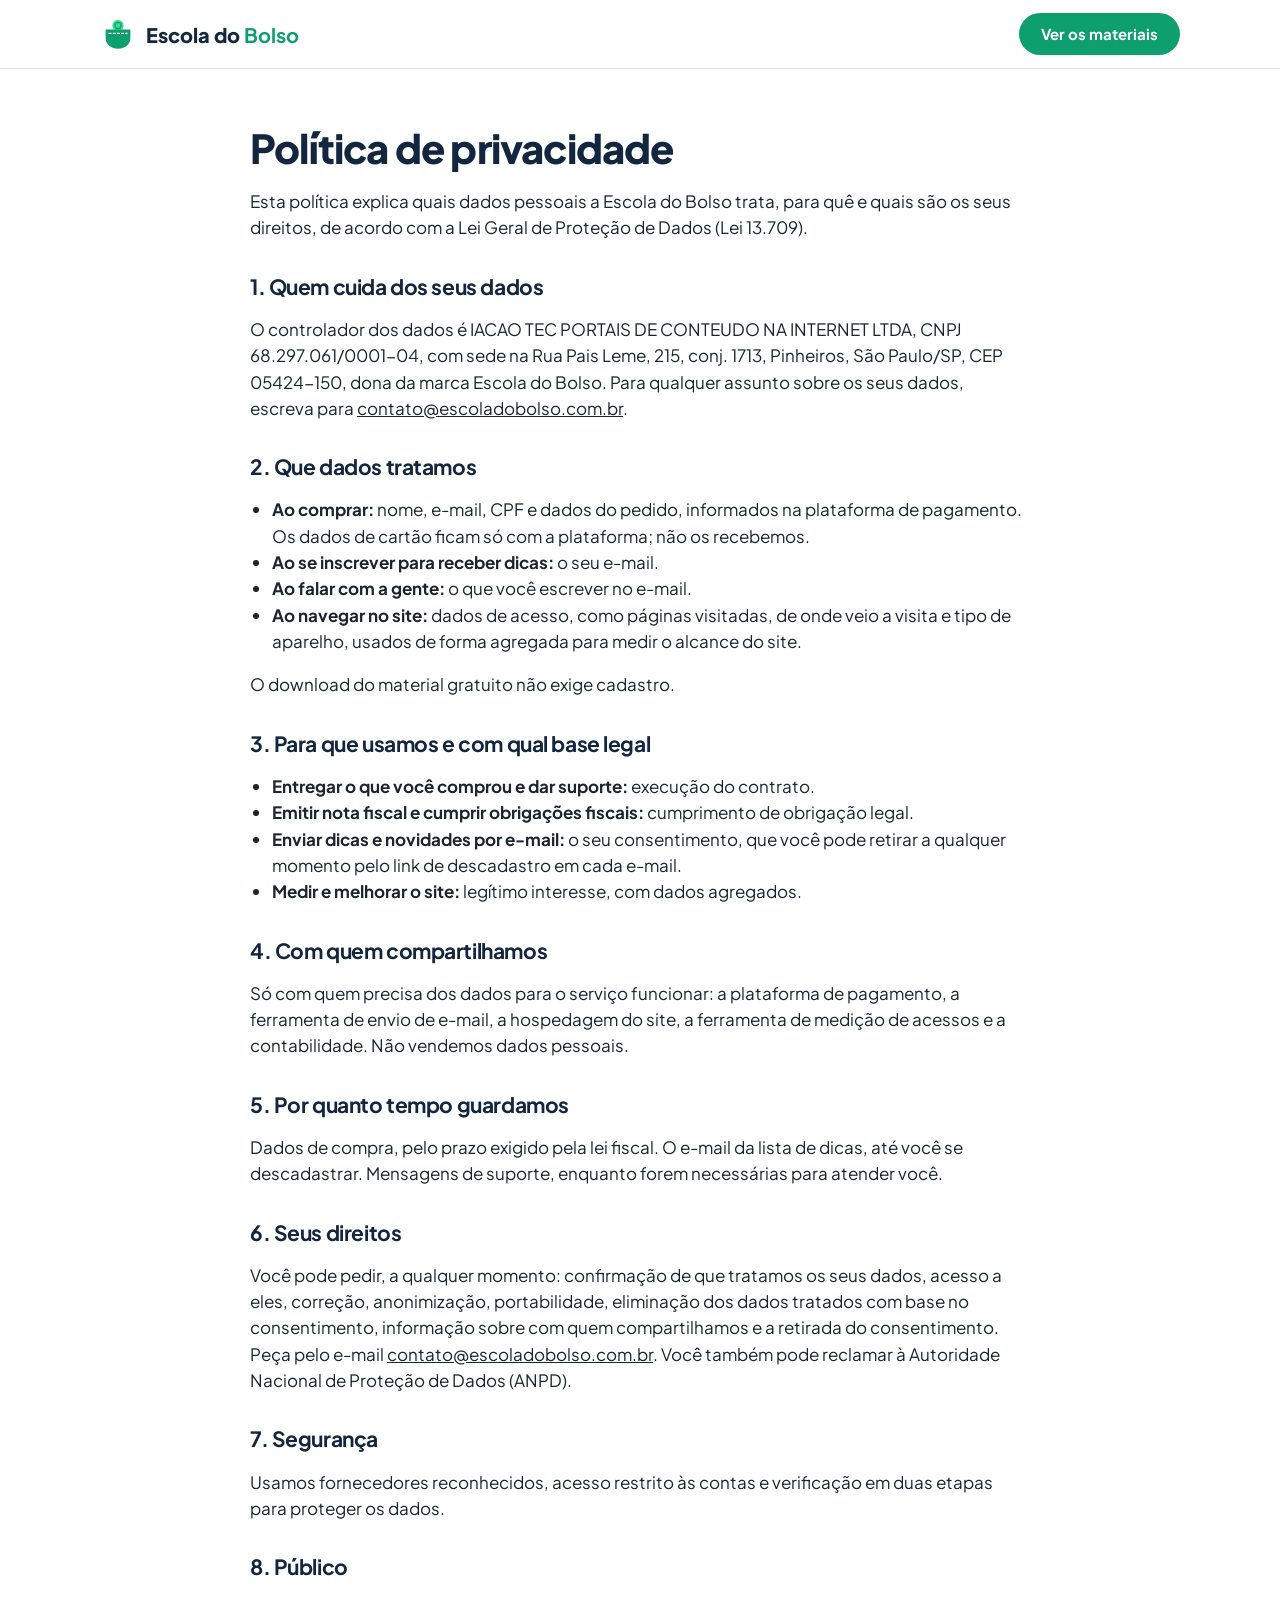
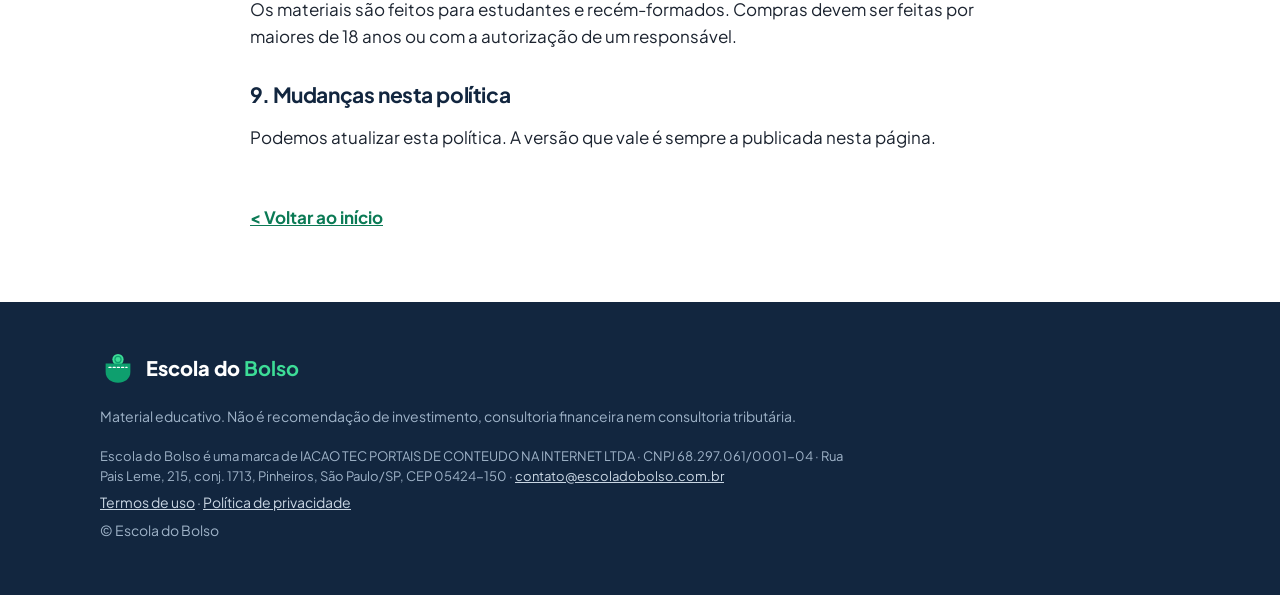
==== privacidade.html @ 003a8d3e "Rodapé com os dados da IAÇÃO e páginas de termos e privacidade Co-Authored-By: Claude Fable 5.1 <nor" ====
<!doctype html>
<html lang="pt-BR">
<head>
<meta charset="utf-8">
<meta name="viewport" content="width=device-width, initial-scale=1">
<title>Política de privacidade · Escola do Bolso</title>
<meta name="robots" content="noindex">
<link rel="icon" href="assets/favicon.svg" type="image/svg+xml">
<link rel="preconnect" href="https://fonts.googleapis.com">
<link rel="preconnect" href="https://fonts.gstatic.com" crossorigin>
<link href="https://fonts.googleapis.com/css2?family=Plus+Jakarta+Sans:wght@400;600;700;800&display=swap" rel="stylesheet">
<link rel="stylesheet" href="assets/site.css">
</head>
<body>

<header>
  <div class="wrap bar">
    <a class="logo" href="index.html" aria-label="Escola do Bolso, início"><img src="assets/icone.svg" alt=""><span>Escola do <b>Bolso</b></span></a>
    <nav aria-label="Principal">
      <a class="btn btn-green" href="index.html#kit">Ver os materiais</a>
    </nav>
  </div>
</header>

<main class="wrap doc">
  <h1>Política de privacidade</h1>
  <p>Esta política explica quais dados pessoais a Escola do Bolso trata, para quê e quais são os seus direitos,
  de acordo com a Lei Geral de Proteção de Dados (Lei 13.709).</p>

  <h2>1. Quem cuida dos seus dados</h2>
  <p>O controlador dos dados é IACAO TEC PORTAIS DE CONTEUDO NA INTERNET LTDA, CNPJ 68.297.061/0001-04, com sede na Rua Pais Leme, 215, conj. 1713, Pinheiros, São Paulo/SP, CEP 05424-150, dona da marca Escola do Bolso.
  Para qualquer assunto sobre os seus dados, escreva para <a href="mailto:contato@escoladobolso.com.br">contato@escoladobolso.com.br</a>.</p>

  <h2>2. Que dados tratamos</h2>
  <ul>
    <li><b>Ao comprar:</b> nome, e-mail, CPF e dados do pedido, informados na plataforma de pagamento. Os dados de
    cartão ficam só com a plataforma; não os recebemos.</li>
    <li><b>Ao se inscrever para receber dicas:</b> o seu e-mail.</li>
    <li><b>Ao falar com a gente:</b> o que você escrever no e-mail.</li>
    <li><b>Ao navegar no site:</b> dados de acesso, como páginas visitadas, de onde veio a visita e tipo de
    aparelho, usados de forma agregada para medir o alcance do site.</li>
  </ul>
  <p>O download do material gratuito não exige cadastro.</p>

  <h2>3. Para que usamos e com qual base legal</h2>
  <ul>
    <li><b>Entregar o que você comprou e dar suporte:</b> execução do contrato.</li>
    <li><b>Emitir nota fiscal e cumprir obrigações fiscais:</b> cumprimento de obrigação legal.</li>
    <li><b>Enviar dicas e novidades por e-mail:</b> o seu consentimento, que você pode retirar a qualquer
    momento pelo link de descadastro em cada e-mail.</li>
    <li><b>Medir e melhorar o site:</b> legítimo interesse, com dados agregados.</li>
  </ul>

  <h2>4. Com quem compartilhamos</h2>
  <p>Só com quem precisa dos dados para o serviço funcionar: a plataforma de pagamento, a ferramenta de envio
  de e-mail, a hospedagem do site, a ferramenta de medição de acessos e a contabilidade. Não vendemos dados
  pessoais.</p>

  <h2>5. Por quanto tempo guardamos</h2>
  <p>Dados de compra, pelo prazo exigido pela lei fiscal. O e-mail da lista de dicas, até você se descadastrar.
  Mensagens de suporte, enquanto forem necessárias para atender você.</p>

  <h2>6. Seus direitos</h2>
  <p>Você pode pedir, a qualquer momento: confirmação de que tratamos os seus dados, acesso a eles, correção,
  anonimização, portabilidade, eliminação dos dados tratados com base no consentimento, informação sobre com
  quem compartilhamos e a retirada do consentimento. Peça pelo e-mail <a href="mailto:contato@escoladobolso.com.br">contato@escoladobolso.com.br</a>.
  Você também pode reclamar à Autoridade Nacional de Proteção de Dados (ANPD).</p>

  <h2>7. Segurança</h2>
  <p>Usamos fornecedores reconhecidos, acesso restrito às contas e verificação em duas etapas para proteger os
  dados.</p>

  <h2>8. Público</h2>
  <p>Os materiais são feitos para estudantes e recém-formados. Compras devem ser feitas por maiores de 18 anos ou
  com a autorização de um responsável.</p>

  <h2>9. Mudanças nesta política</h2>
  <p>Podemos atualizar esta política. A versão que vale é sempre a publicada nesta página.</p>

  <a class="voltar" href="index.html">&lt; Voltar ao início</a>
</main>

<footer>
  <div class="wrap">
    <a class="logo" href="index.html"><img src="assets/icone.svg" alt=""><span>Escola do <b>Bolso</b></span></a>
    <p>Material educativo. Não é recomendação de investimento, consultoria financeira nem consultoria tributária.</p>
    <p class="empresa">Escola do Bolso é uma marca de IACAO TEC PORTAIS DE CONTEUDO NA INTERNET LTDA · CNPJ 68.297.061/0001-04 · Rua Pais Leme, 215, conj. 1713, Pinheiros, São Paulo/SP, CEP 05424-150 ·
      <a href="mailto:contato@escoladobolso.com.br">contato@escoladobolso.com.br</a></p>
    <p class="legal"><a href="termos.html">Termos de uso</a> · <a href="privacidade.html">Política de privacidade</a></p>
    <p>© Escola do Bolso</p>
  </div>
</footer>
</body>
</html>
---- assets/site.css ----
/* Escola do Bolso · estilos do site */
:root {
  --navy: #12263F; --green: #0E9F6E; --green-dark: #0B7A55; --mint: #3DDC97;
  --pale: #E3F6EE; --light: #EEF3F8; --ink: #1C2430; --grey: #5B6776; --line: #DCE3EA; --yellow: #FFF4BF;
  --radius: 18px;
}
* { box-sizing: border-box; }
html { scroll-behavior: smooth; scroll-padding-top: 76px; }
body { margin: 0; font-family: "Plus Jakarta Sans", Arial, sans-serif; color: var(--ink); background: #fff;
       font-size: 17px; line-height: 1.55; -webkit-font-smoothing: antialiased; }
img { max-width: 100%; display: block; }
a { color: inherit; }
.wrap { max-width: 1120px; margin: 0 auto; padding: 0 20px; }
h1, h2, h3 { line-height: 1.15; margin: 0; letter-spacing: -0.02em; }
h2 { font-size: clamp(28px, 4vw, 40px); font-weight: 800; color: var(--navy); }
.sub { color: var(--grey); font-size: 18px; max-width: 640px; margin: 12px 0 0; }
section { padding: 72px 0; }
.sem-topo { padding-top: 0; }
.cinza { background: var(--light); }
.center { text-align: center; }
.center .sub { margin-left: auto; margin-right: auto; }

/* Botões */
.btn { display: inline-flex; align-items: center; justify-content: center; min-height: 52px; padding: 0 28px;
       border-radius: 999px; font: inherit; font-weight: 700; font-size: 17px; text-decoration: none; cursor: pointer;
       border: 2px solid transparent; transition: transform .15s, background .15s; white-space: nowrap; }
.btn:hover { transform: translateY(-1px); }
.btn:focus-visible, summary:focus-visible, a:focus-visible { outline: 3px solid var(--mint); outline-offset: 3px; }
.btn-green { background: var(--green); color: #fff; }
.btn-green:hover { background: var(--green-dark); }
.btn-ghost { border-color: rgba(255,255,255,.35); color: #fff; }
.btn-ghost:hover { background: rgba(255,255,255,.08); }
.btn-full { width: 100%; }

/* Topo */
header { position: sticky; top: 0; z-index: 20; background: rgba(255,255,255,.95); backdrop-filter: blur(8px);
         border-bottom: 1px solid var(--line); }
.bar { display: flex; align-items: center; justify-content: space-between; height: 68px; gap: 16px; }
.logo { display: flex; align-items: center; gap: 10px; text-decoration: none; font-weight: 800; font-size: 20px;
        color: var(--navy); white-space: nowrap; }
.logo img { width: 36px; height: 36px; }
.logo b { color: var(--green); }
nav { display: flex; align-items: center; gap: 28px; }
nav a.link { text-decoration: none; font-weight: 600; color: var(--grey); font-size: 15px; }
nav a.link:hover { color: var(--navy); }
header .btn { min-height: 42px; padding: 0 20px; font-size: 15px; }

/* Abertura */
.hero { background: var(--navy); color: #fff; padding: 72px 0 88px; overflow: hidden; }
.hero-grid { display: grid; grid-template-columns: 1.05fr .95fr; gap: 48px; align-items: center; }
.tag { display: inline-block; background: rgba(61,220,151,.14); color: var(--mint); font-weight: 700; font-size: 14px;
       padding: 6px 14px; border-radius: 999px; margin-bottom: 20px; }
.hero h1 { font-size: clamp(36px, 5.6vw, 60px); font-weight: 800; }
.hero h1 em { font-style: normal; color: var(--mint); }
.hero p { font-size: 19px; color: #C9D6E3; margin: 20px 0 32px; max-width: 540px; }
.acoes { display: flex; flex-wrap: wrap; gap: 12px; }
.garantias { list-style: none; padding: 0; margin: 32px 0 0; display: flex; flex-wrap: wrap; gap: 10px 24px;
             color: #C9D6E3; font-size: 15px; }
.garantias li::before { content: "✓"; color: var(--mint); font-weight: 800; margin-right: 8px; }
.leque { position: relative; height: 440px; }
.leque img { position: absolute; width: 46%; max-width: 240px; border-radius: 12px;
             box-shadow: 0 24px 48px rgba(0,0,0,.45); border: 1px solid rgba(255,255,255,.08); }
.leque img:nth-child(1) { left: 2%;  top: 70px; transform: rotate(-9deg); }
.leque img:nth-child(2) { left: 26%; top: 28px; transform: rotate(-2deg); }
.leque img:nth-child(3) { left: 50%; top: 0;    transform: rotate(5deg); }

/* Como funciona */
.passos { display: grid; grid-template-columns: repeat(3, 1fr); gap: 20px; margin-top: 40px; text-align: left; }
.passo { background: var(--light); border-radius: var(--radius); padding: 28px; }
.num { width: 44px; height: 44px; border-radius: 50%; background: var(--green); color: #fff; font-weight: 800;
       display: grid; place-items: center; font-size: 20px; margin-bottom: 16px; }
.passo h3 { font-size: 20px; color: var(--navy); margin-bottom: 6px; }
.passo p { margin: 0; color: var(--grey); }
.amarelo { background: var(--yellow); color: #0000FF; font-weight: 700; padding: 1px 6px; border-radius: 4px;
           border: 1px solid #E6D88A; }

/* Materiais */
.grade { display: grid; grid-template-columns: repeat(3, 1fr); gap: 22px; margin-top: 40px; }
.card { background: #fff; border-radius: var(--radius); overflow: hidden; display: flex; flex-direction: column;
        border: 1px solid var(--line); }
.card .capa { background: var(--navy); padding: 22px 22px 0; display: flex; justify-content: center; height: 230px;
              overflow: hidden; }
.card .capa img { width: 64%; height: auto; align-self: flex-start; border-radius: 8px 8px 0 0;
                  box-shadow: 0 -4px 24px rgba(0,0,0,.35); }
.corpo { padding: 22px 24px 24px; display: flex; flex-direction: column; flex: 1; }
.aula { color: var(--green); font-weight: 800; font-size: 13px; letter-spacing: .08em; text-transform: uppercase; }
.card h3 { font-size: 22px; color: var(--navy); margin: 6px 0 8px; }
.card p { margin: 0 0 14px; color: var(--grey); font-size: 16px; }
.card ul { margin: 0 0 20px; padding: 0; list-style: none; font-size: 15px; }
.card li { padding-left: 24px; position: relative; margin-bottom: 6px; }
.card li::before { content: "✓"; position: absolute; left: 0; color: var(--green); font-weight: 800; }
.preco-linha { margin-top: auto; display: flex; align-items: center; justify-content: space-between; gap: 12px; }
.preco { font-size: 26px; font-weight: 800; color: var(--navy); line-height: 1.2; }
.preco small { display: block; font-size: 12px; font-weight: 600; color: var(--grey); }
.card .btn { min-height: 46px; padding: 0 22px; font-size: 16px; }
.card-kit { background: var(--pale); border-color: #BFE6D3; }
.card-kit .corpo { justify-content: center; text-align: center; }
.card-kit .preco { margin: 8px 0 18px; font-size: 34px; }
.card-kit { grid-column: auto; }
.card-kit .corpo { max-width: 520px; margin: 0 auto; }

/* Kit */
.kit { background: var(--navy); color: #fff; border-radius: 28px; padding: 48px; display: grid;
       grid-template-columns: 1.2fr .8fr; gap: 40px; align-items: center; }
.kit h2 { color: #fff; }
.kit .sub { color: #C9D6E3; }
.kit ol { margin: 24px 0 0; padding-left: 22px; color: #E6EDF4; }
.kit ol li { margin-bottom: 4px; }
.oferta { background: #fff; color: var(--ink); border-radius: var(--radius); padding: 32px; text-align: center; }
.de { color: var(--grey); text-decoration: line-through; font-size: 17px; }
.por { font-size: 52px; font-weight: 800; color: var(--navy); line-height: 1.1; margin: 4px 0; }
.economia { display: inline-block; background: var(--pale); color: var(--green-dark); font-weight: 700;
            border-radius: 999px; padding: 5px 14px; font-size: 14px; margin-bottom: 20px; }
.miudo { color: var(--grey); font-size: 13px; margin: 14px 0 0; }

/* Por dentro */
.dentro { display: grid; grid-template-columns: repeat(4, 1fr); gap: 14px; margin-top: 36px; }
.dentro img { border-radius: 10px; border: 1px solid var(--line); box-shadow: 0 8px 24px rgba(18,38,63,.08); }

/* Dúvidas */
.faq { max-width: 780px; margin: 36px auto 0; }
details { border-bottom: 1px solid #CFD8E2; }
summary { cursor: pointer; list-style: none; font-weight: 700; font-size: 18px; color: var(--navy);
          padding: 20px 40px 20px 0; position: relative; }
summary::-webkit-details-marker { display: none; }
summary::after { content: "+"; position: absolute; right: 4px; top: 13px; font-size: 28px; color: var(--green);
                 font-weight: 400; }
details[open] summary::after { content: "–"; }
details p { margin: 0 0 20px; color: var(--grey); }

/* Rodapé */
footer { background: var(--navy); color: #9FB3C8; padding: 48px 0; font-size: 14px; }
footer .logo { color: #fff; margin-bottom: 14px; display: inline-flex; }
footer .logo b { color: var(--mint); }
footer p { margin: 6px 0; max-width: 760px; }
footer a { color: #C9D6E3; }
footer .empresa { margin-top: 18px; font-size: 13px; }

/* Páginas de texto (termos, privacidade) */
.doc { max-width: 780px; margin: 0 auto; padding: 56px 0 72px; }
.doc h1 { font-size: clamp(30px, 4vw, 40px); font-weight: 800; color: var(--navy); margin-bottom: 8px; }
.doc h2 { font-size: 21px; font-weight: 700; color: var(--navy); margin: 34px 0 8px; }
.doc p, .doc li { color: var(--ink); }
.doc ul { padding-left: 22px; }
.doc .voltar { display: inline-block; margin-top: 36px; color: var(--green-dark); font-weight: 700; }

/* Aviso de vendas em breve */
dialog { border: 0; border-radius: var(--radius); padding: 32px; max-width: 420px; width: calc(100% - 40px);
         box-shadow: 0 30px 80px rgba(0,0,0,.3); font-family: inherit; }
dialog::backdrop { background: rgba(18,38,63,.55); }
dialog h3 { color: var(--navy); font-size: 22px; margin-bottom: 8px; }
dialog p { color: var(--grey); margin: 0 0 20px; }

/* Tablet */
@media (max-width: 900px) {
  .hero-grid, .kit { grid-template-columns: 1fr; }
  .leque { height: 320px; max-width: 460px; }
  .grade { grid-template-columns: repeat(2, 1fr); }
  .card-kit { grid-column: 1 / -1; }
  .dentro { grid-template-columns: repeat(4, 1fr); }
  nav a.link { display: none; }
}
/* Celular */
@media (max-width: 620px) {
  body { font-size: 16px; }
  section { padding: 56px 0; }
  .sem-topo { padding-top: 0; }
  .hero { padding: 44px 0 40px; }
  .acoes .btn { width: 100%; }
  .leque { height: 250px; }
  .passos, .grade { grid-template-columns: 1fr; }
  .dentro { grid-template-columns: repeat(2, 1fr); }
  .kit { padding: 28px 20px; border-radius: 22px; gap: 28px; }
  .por { font-size: 44px; }
  .logo { font-size: 18px; }
  .logo img { width: 32px; height: 32px; }
  header .btn { padding: 0 16px; }
}
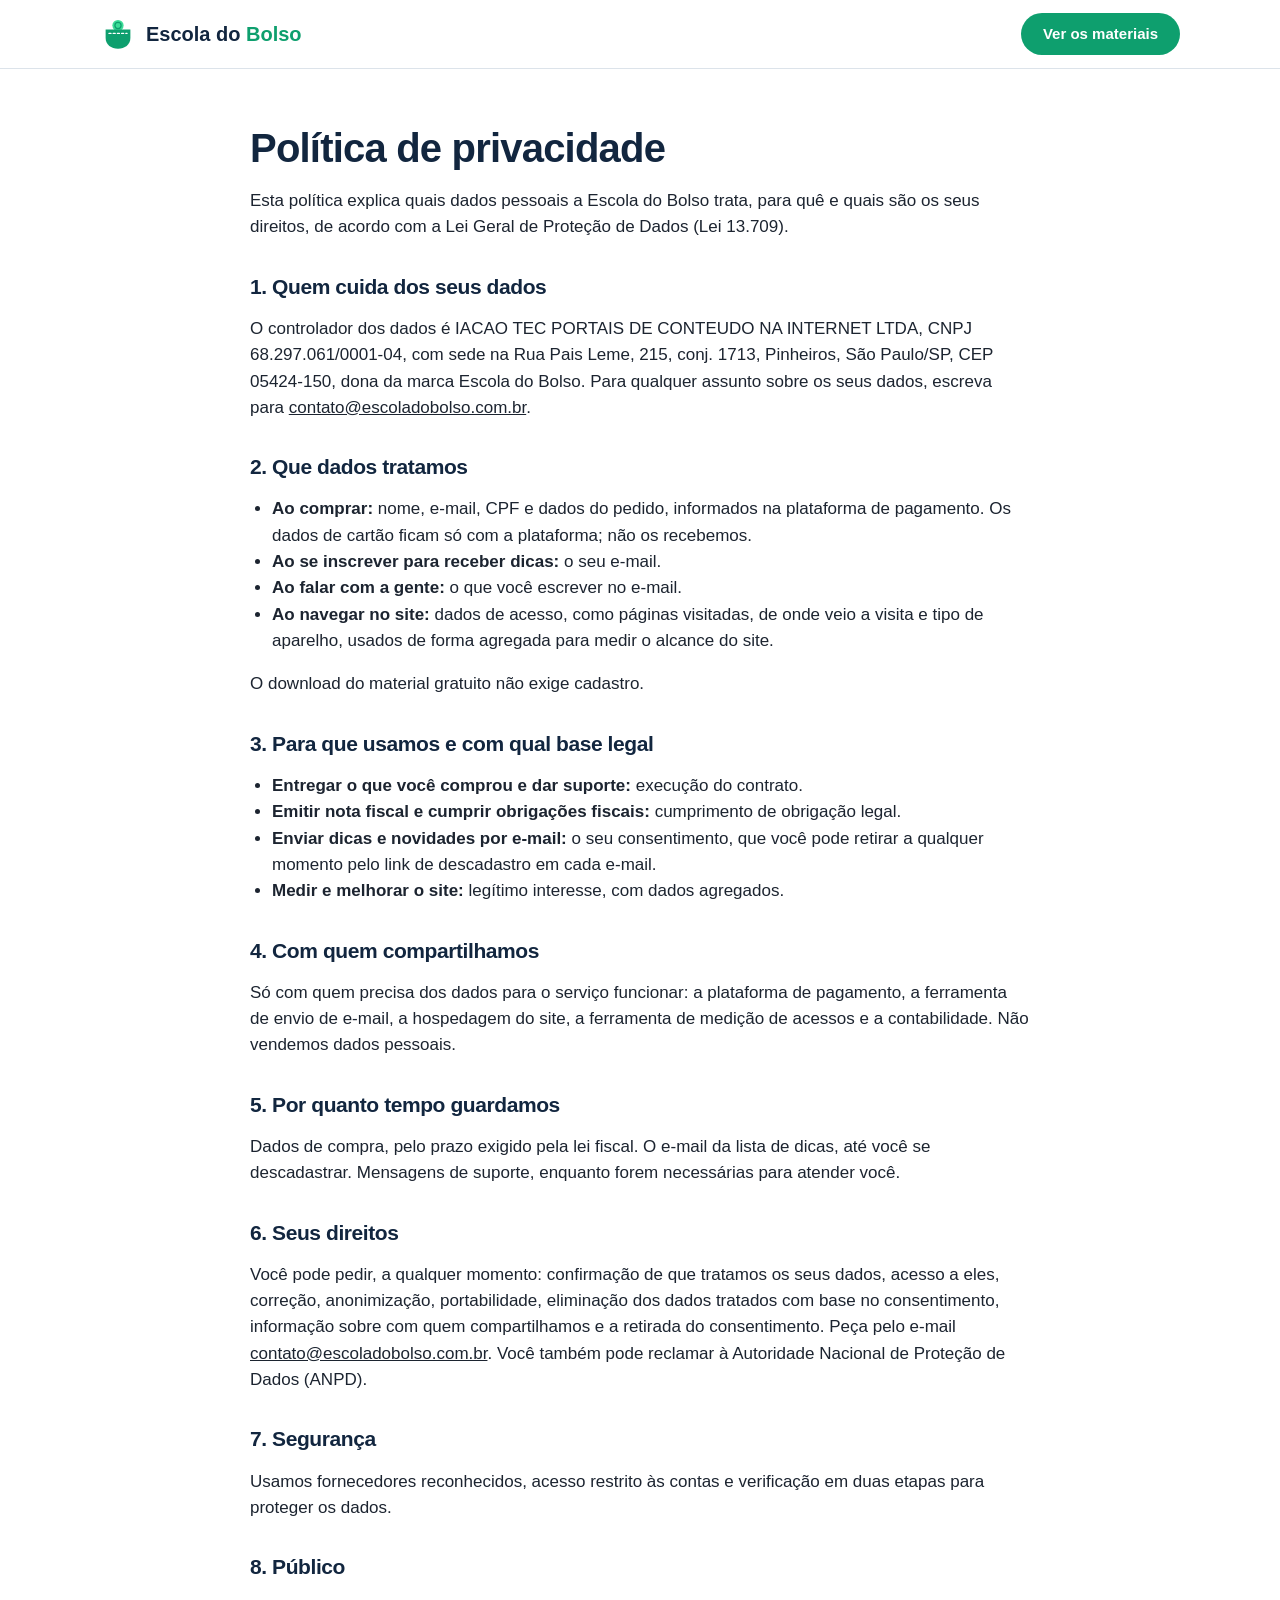
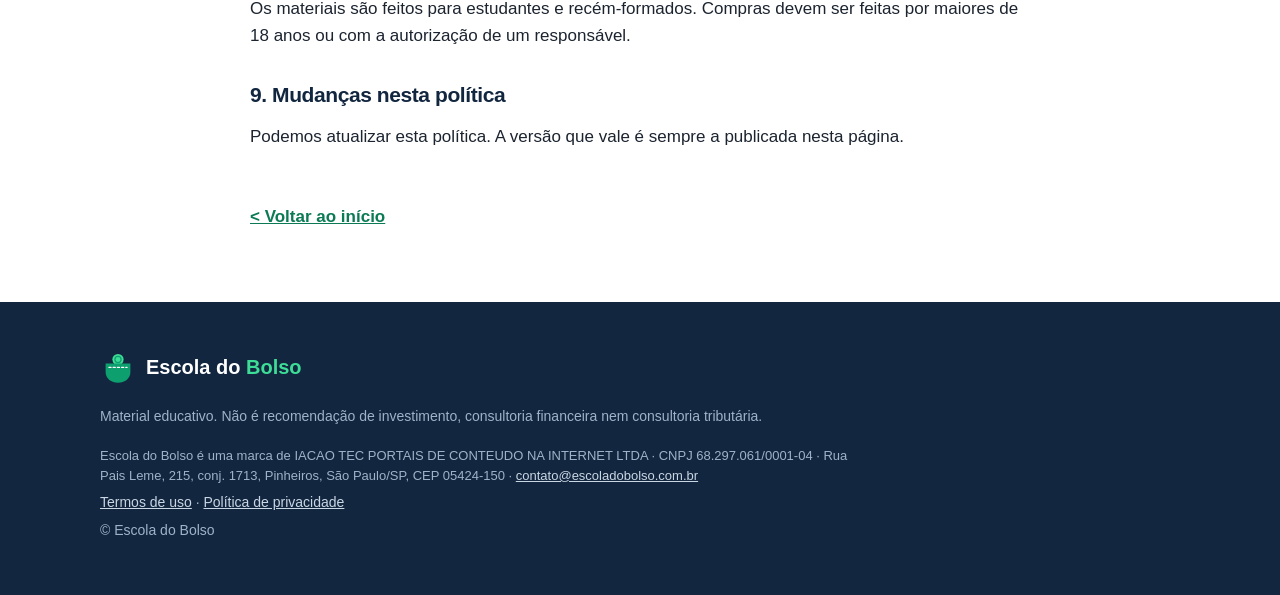
==== commit c4f67a9b: "Segurança: CSP, script externo, security.txt, autoria das planilhas - Content-Security-Policy e polí" ====
--- a/privacidade.html
+++ b/privacidade.html
@@ -3,6 +3,8 @@
 <head>
 <meta charset="utf-8">
 <meta name="viewport" content="width=device-width, initial-scale=1">
+<meta http-equiv="Content-Security-Policy" content="default-src 'none'; script-src 'self'; style-src 'self' https://fonts.googleapis.com; font-src https://fonts.gstatic.com; img-src 'self' data:; base-uri 'self'; form-action 'self'; upgrade-insecure-requests">
+<meta name="referrer" content="strict-origin-when-cross-origin">
 <title>Política de privacidade · Escola do Bolso</title>
 <meta name="robots" content="noindex">
 <link rel="icon" href="assets/favicon.svg" type="image/svg+xml">
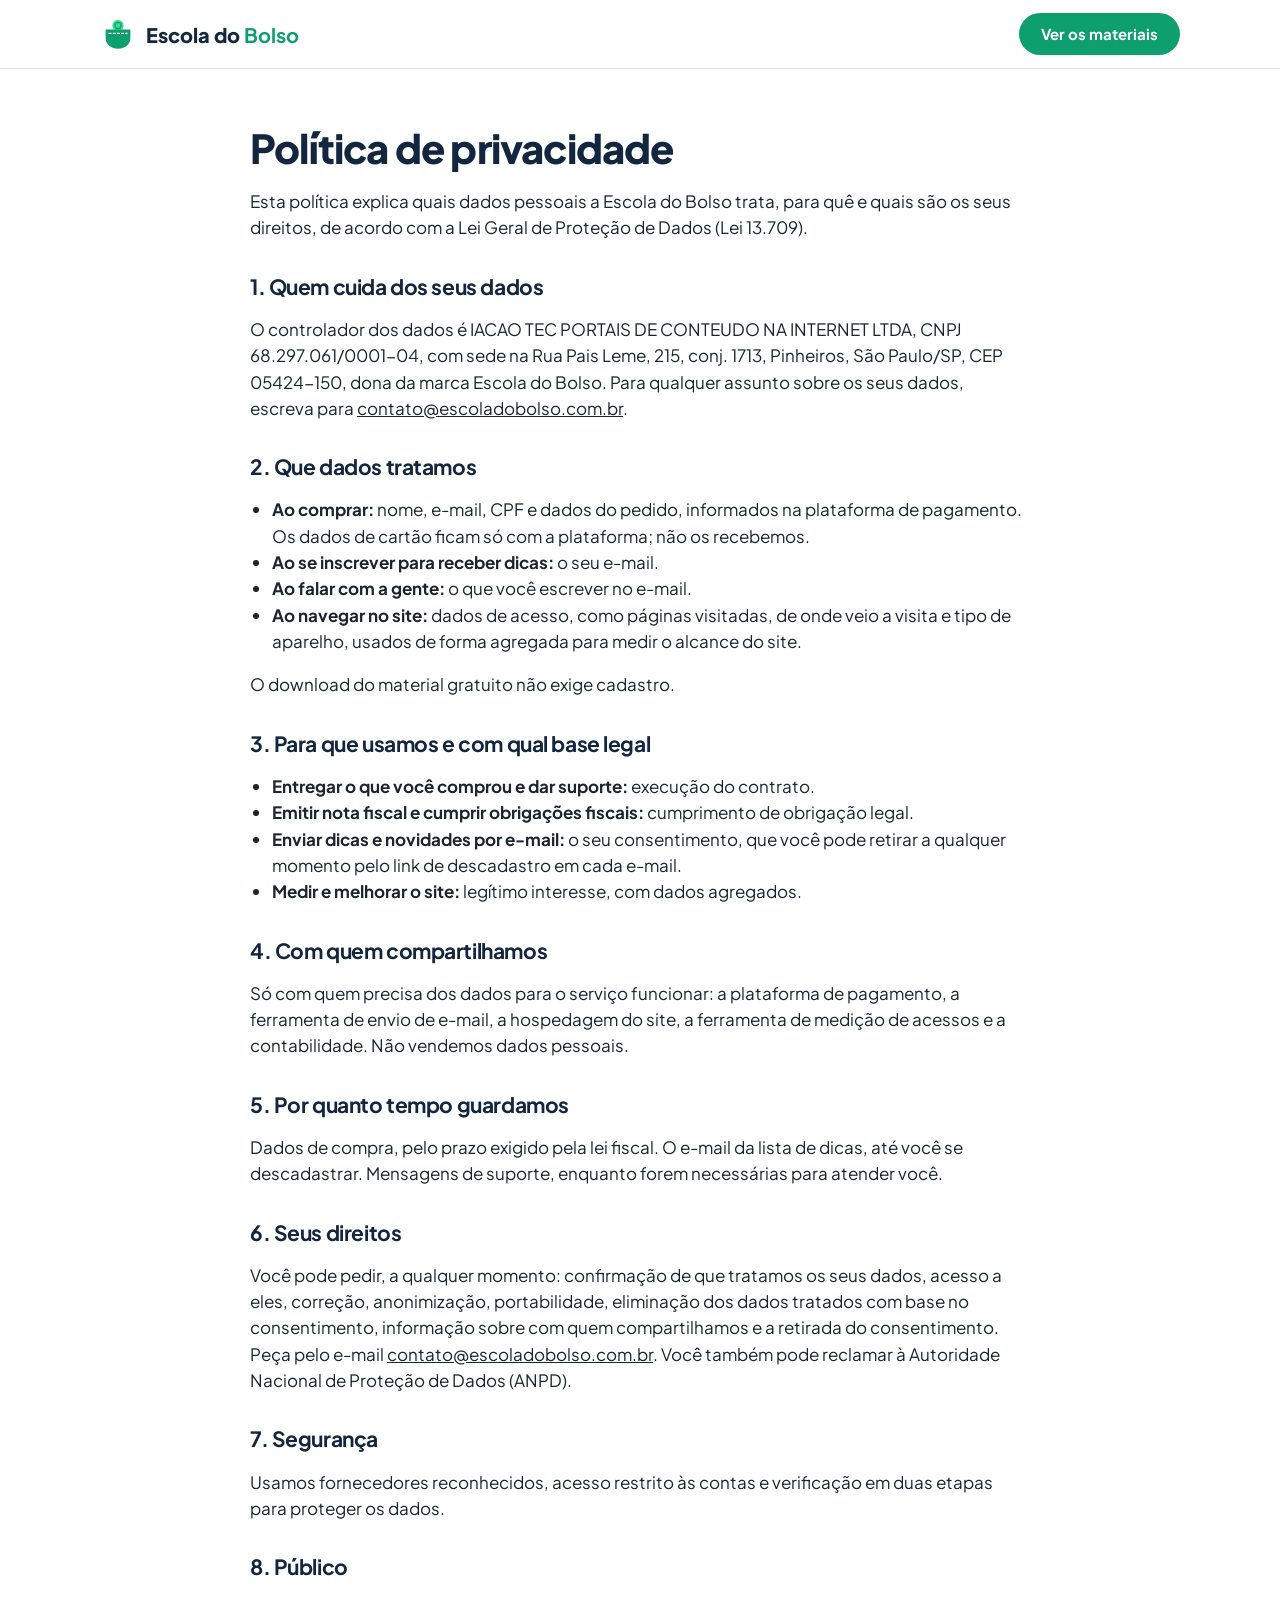
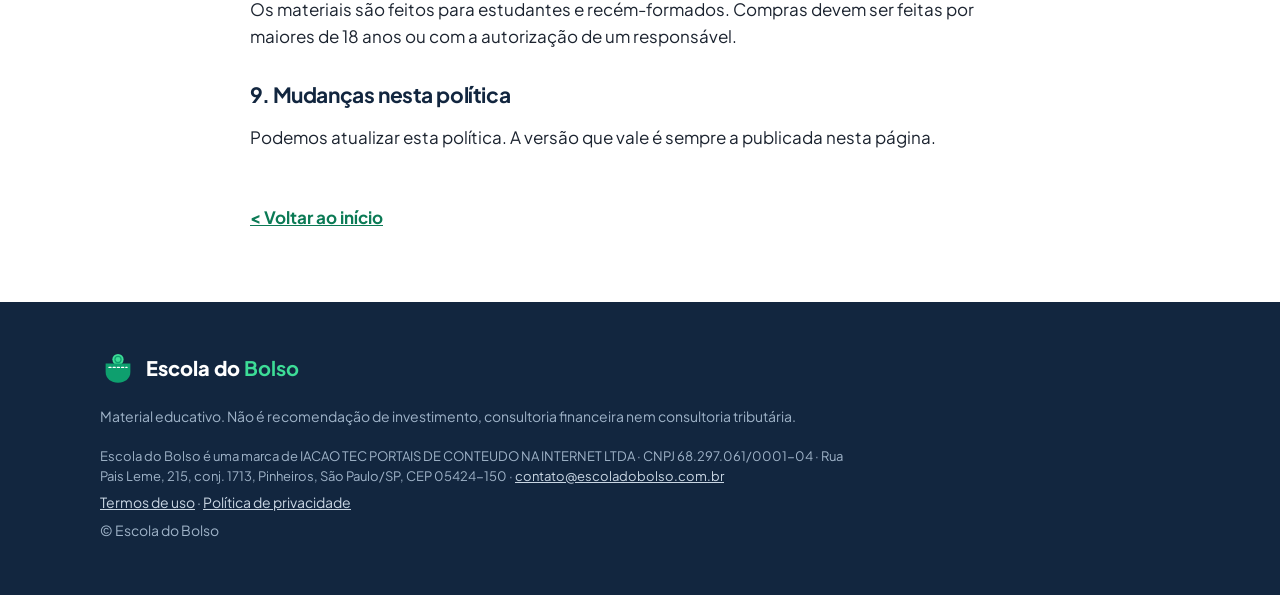
==== commit 2b6b96a5: "Fonte hospedada no próprio site; CSP fechada em 'self' - Plus Jakarta Sans (variável, latin + latin-" ====
--- a/privacidade.html
+++ b/privacidade.html
@@ -3,14 +3,12 @@
 <head>
 <meta charset="utf-8">
 <meta name="viewport" content="width=device-width, initial-scale=1">
-<meta http-equiv="Content-Security-Policy" content="default-src 'none'; script-src 'self'; style-src 'self' https://fonts.googleapis.com; font-src https://fonts.gstatic.com; img-src 'self' data:; base-uri 'self'; form-action 'self'; upgrade-insecure-requests">
+<meta http-equiv="Content-Security-Policy" content="default-src 'none'; script-src 'self'; style-src 'self'; font-src 'self'; img-src 'self' data:; base-uri 'self'; form-action 'self'; upgrade-insecure-requests">
 <meta name="referrer" content="strict-origin-when-cross-origin">
 <title>Política de privacidade · Escola do Bolso</title>
 <meta name="robots" content="noindex">
 <link rel="icon" href="assets/favicon.svg" type="image/svg+xml">
-<link rel="preconnect" href="https://fonts.googleapis.com">
-<link rel="preconnect" href="https://fonts.gstatic.com" crossorigin>
-<link href="https://fonts.googleapis.com/css2?family=Plus+Jakarta+Sans:wght@400;600;700;800&display=swap" rel="stylesheet">
+<link rel="preload" href="assets/fontes/PlusJakartaSans-latin.woff2" as="font" type="font/woff2" crossorigin>
 <link rel="stylesheet" href="assets/site.css">
 </head>
 <body>
--- a/assets/site.css
+++ b/assets/site.css
@@ -1,4 +1,15 @@
 /* Escola do Bolso · estilos do site */
+/* Plus Jakarta Sans · fonte variável hospedada no próprio site (licença: assets/fontes/OFL.txt) */
+@font-face {
+  font-family: "Plus Jakarta Sans"; font-style: normal; font-weight: 200 800; font-display: swap;
+  src: url("fontes/PlusJakartaSans-latin.woff2") format("woff2");
+  unicode-range: U+0000-00FF, U+0131, U+0152-0153, U+02BB-02BC, U+02C6, U+02DA, U+02DC, U+0304, U+0308, U+0329, U+2000-206F, U+20AC, U+2122, U+2191, U+2193, U+2212, U+2215, U+FEFF, U+FFFD;
+}
+@font-face {
+  font-family: "Plus Jakarta Sans"; font-style: normal; font-weight: 200 800; font-display: swap;
+  src: url("fontes/PlusJakartaSans-latin-ext.woff2") format("woff2");
+  unicode-range: U+0100-02BA, U+02BD-02C5, U+02C7-02CC, U+02CE-02D7, U+02DD-02FF, U+0304, U+0308, U+0329, U+1D00-1DBF, U+1E00-1E9F, U+1EF2-1EFF, U+2020, U+20A0-20AB, U+20AD-20C4, U+2113, U+2C60-2C7F, U+A720-A7FF;
+}
 :root {
   --navy: #12263F; --green: #0E9F6E; --green-dark: #0B7A55; --mint: #3DDC97;
   --pale: #E3F6EE; --light: #EEF3F8; --ink: #1C2430; --grey: #5B6776; --line: #DCE3EA; --yellow: #FFF4BF;
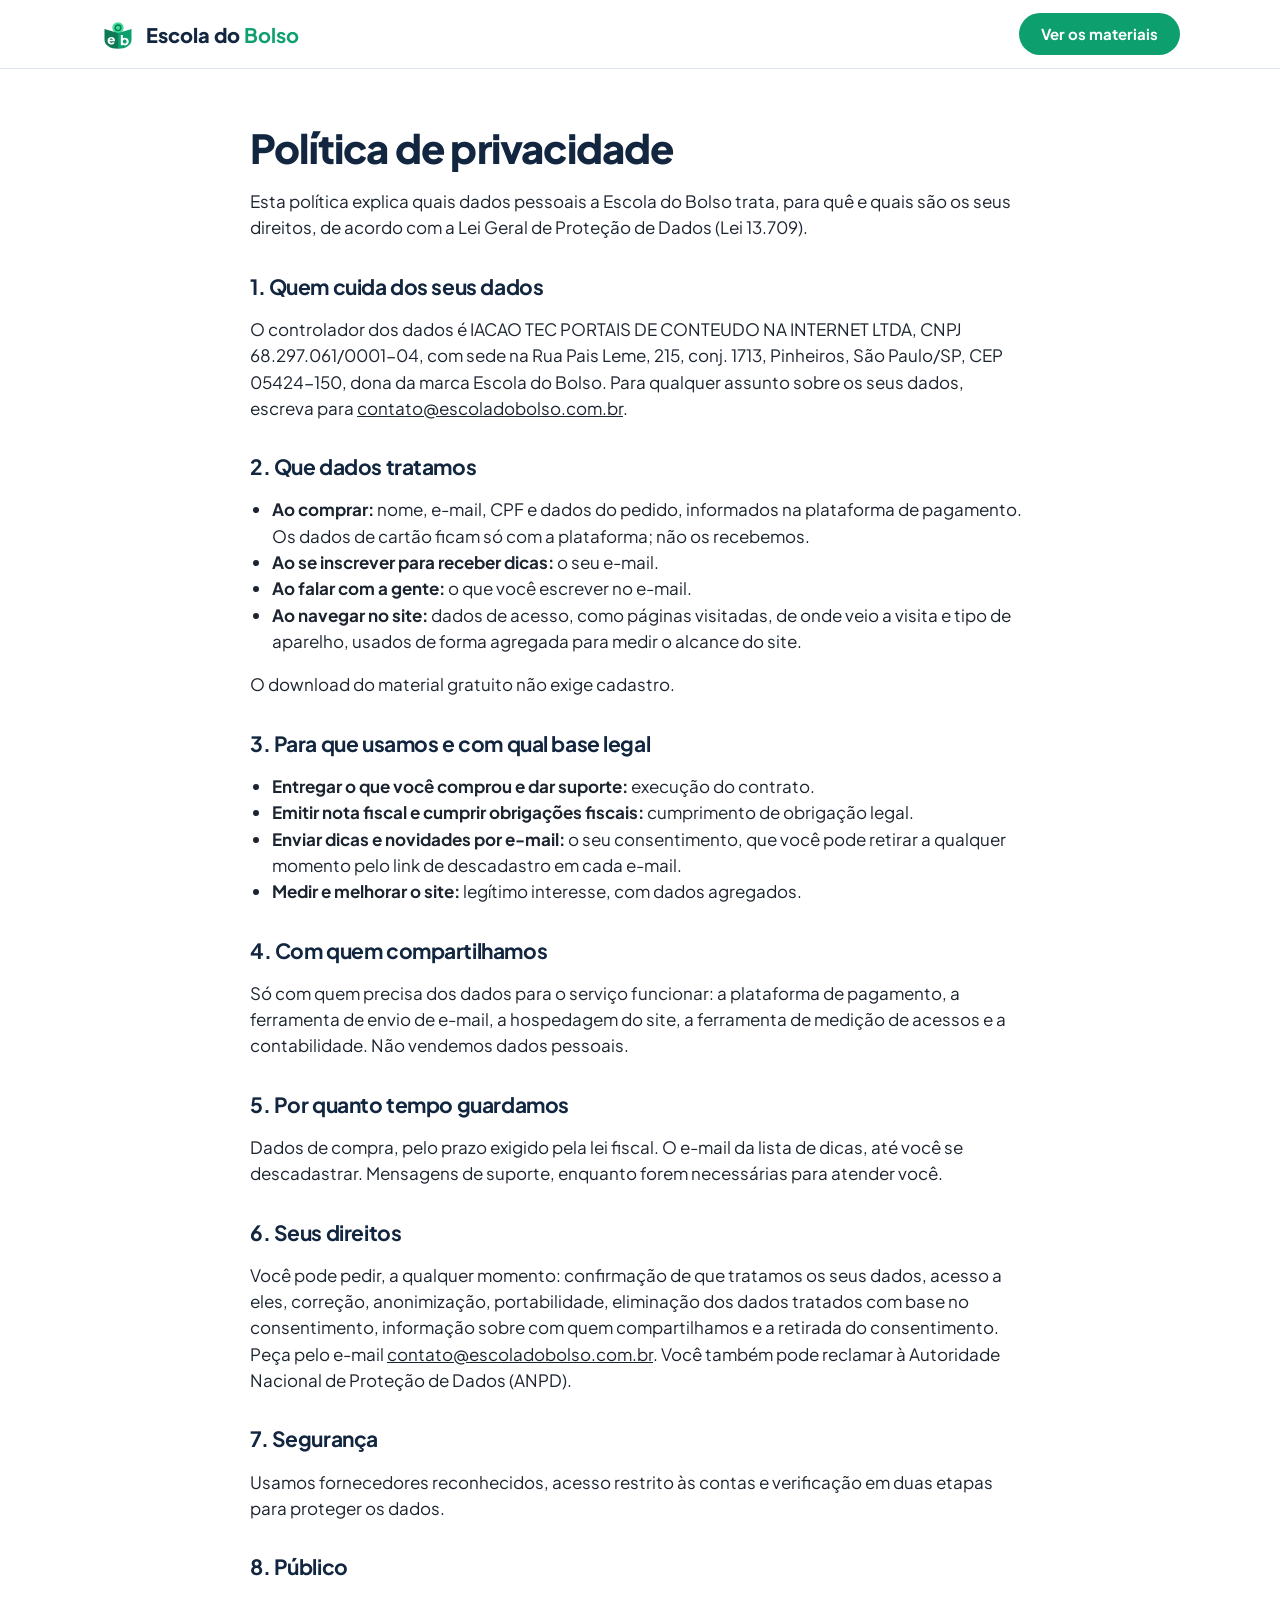
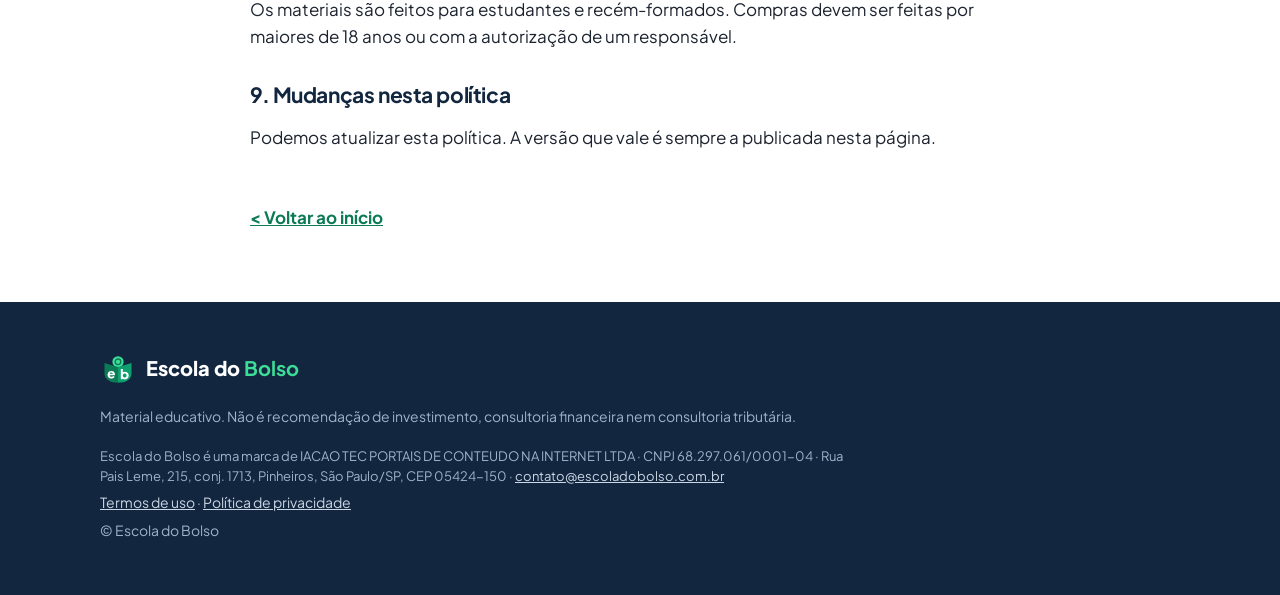
==== commit 8c5c5ad3: "Prévia de link (Open Graph) com a logo: imagem 1200×630 e meta tags nas três páginas Co-Authored-By:" ====
--- a/privacidade.html
+++ b/privacidade.html
@@ -5,6 +5,14 @@
 <meta name="viewport" content="width=device-width, initial-scale=1">
 <meta http-equiv="Content-Security-Policy" content="default-src 'none'; script-src 'self'; style-src 'self'; font-src 'self'; img-src 'self' data:; base-uri 'self'; form-action 'self'; upgrade-insecure-requests">
 <meta name="referrer" content="strict-origin-when-cross-origin">
+<meta property="og:type" content="website">
+<meta property="og:site_name" content="Escola do Bolso">
+<meta property="og:url" content="https://escoladobolso.com.br/privacidade.html">
+<meta property="og:title" content="Política de privacidade · Escola do Bolso">
+<meta property="og:image" content="https://escoladobolso.com.br/assets/img/og.png">
+<meta property="og:image:width" content="1200">
+<meta property="og:image:height" content="630">
+<meta name="twitter:card" content="summary_large_image">
 <title>Política de privacidade · Escola do Bolso</title>
 <meta name="robots" content="noindex">
 <link rel="icon" href="assets/favicon.svg" type="image/svg+xml">
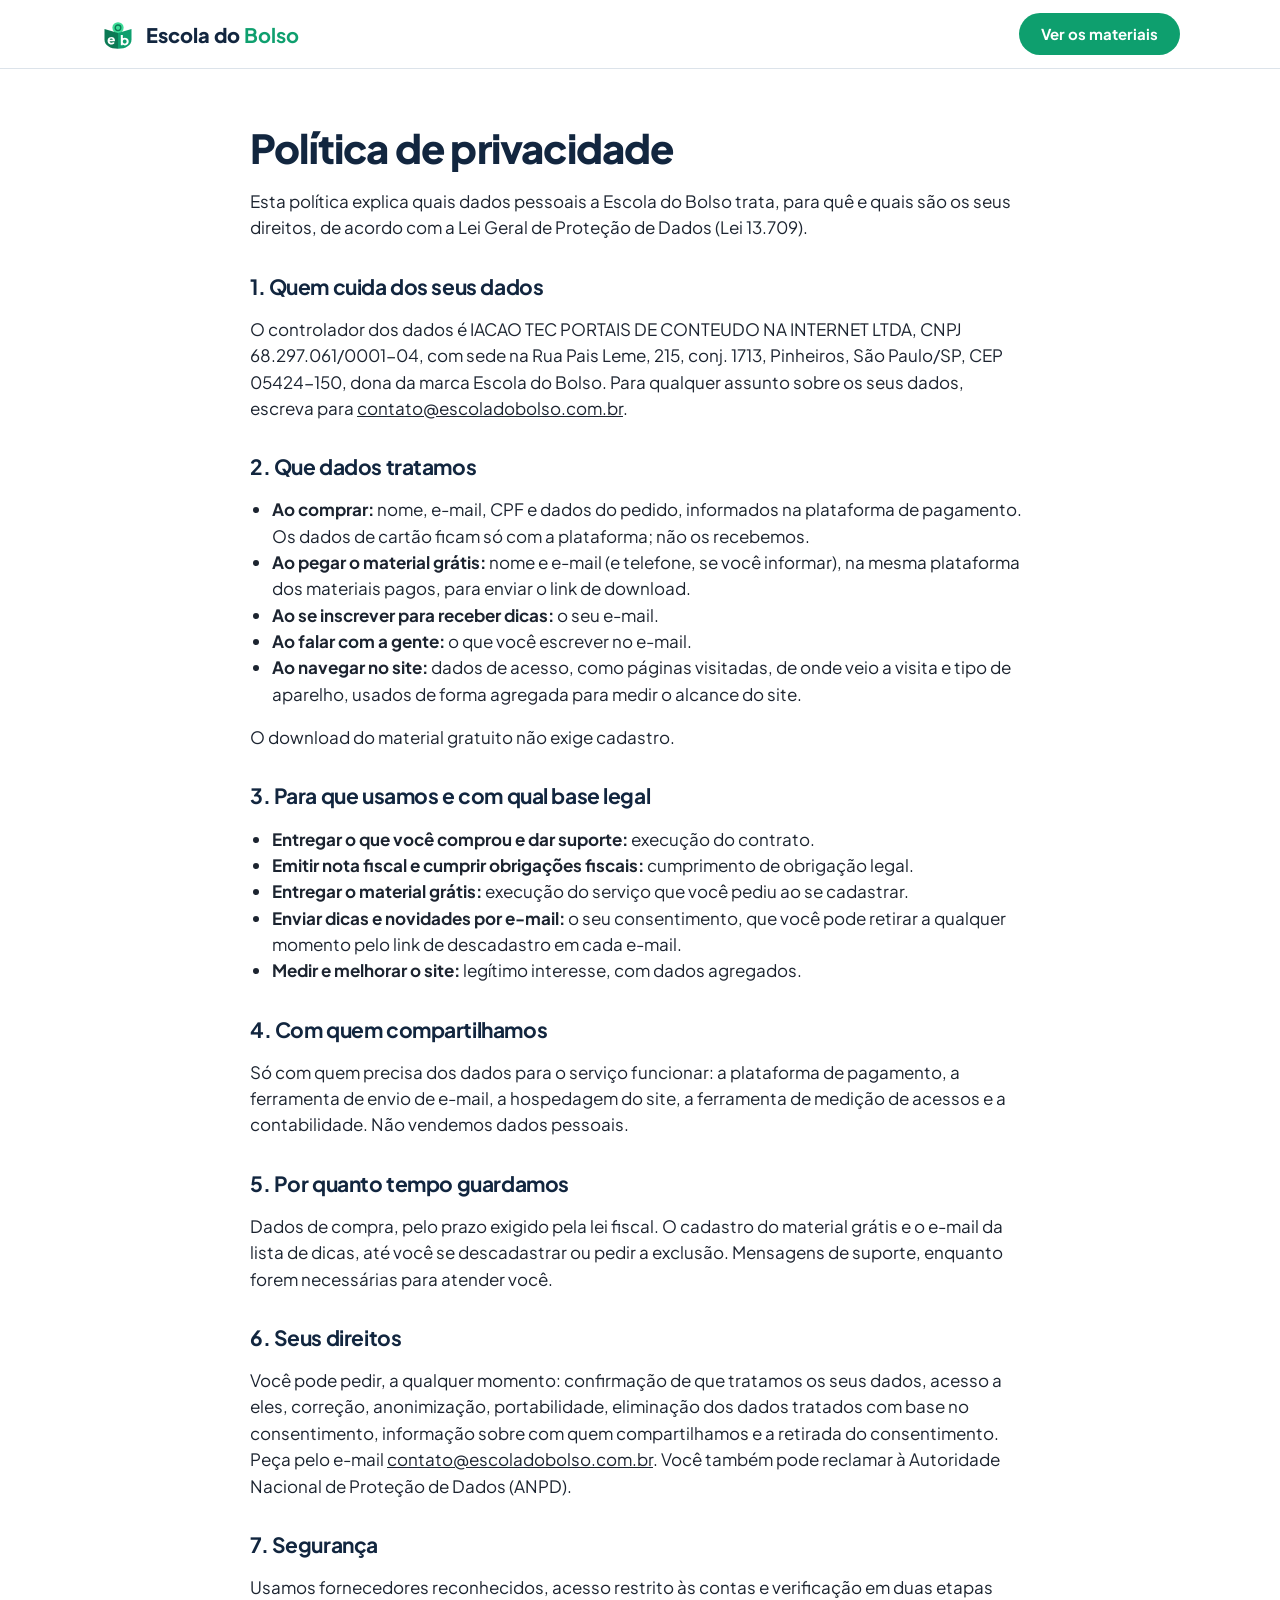
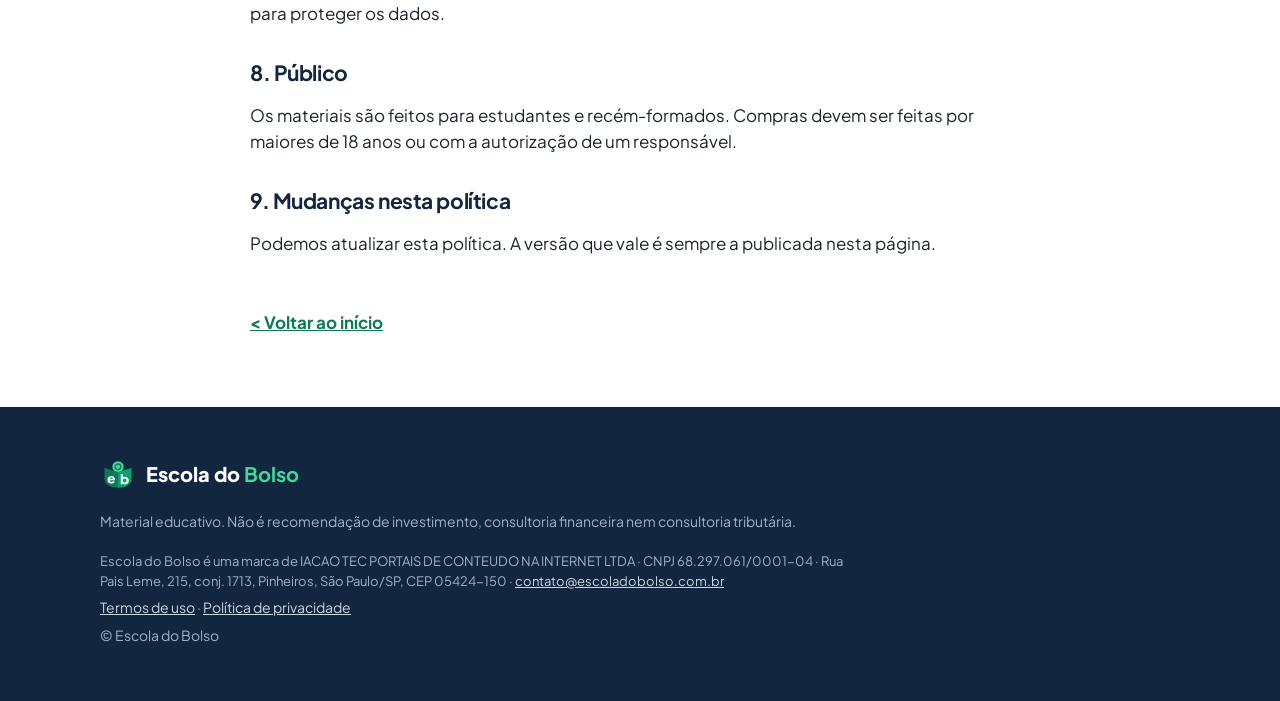
==== commit 80eda534: "Material grátis passa a ser entregue pela Hotmart, com cadastro de nome e e-mail Os três botões do m" ====
--- a/privacidade.html
+++ b/privacidade.html
@@ -5,6 +5,7 @@
 <meta name="viewport" content="width=device-width, initial-scale=1">
 <meta http-equiv="Content-Security-Policy" content="default-src 'none'; script-src 'self'; style-src 'self'; font-src 'self'; img-src 'self' data:; base-uri 'self'; form-action 'self'; upgrade-insecure-requests">
 <meta name="referrer" content="strict-origin-when-cross-origin">
+<title>Política de privacidade · Escola do Bolso</title>
 <meta property="og:type" content="website">
 <meta property="og:site_name" content="Escola do Bolso">
 <meta property="og:url" content="https://escoladobolso.com.br/privacidade.html">
@@ -13,7 +14,6 @@
 <meta property="og:image:width" content="1200">
 <meta property="og:image:height" content="630">
 <meta name="twitter:card" content="summary_large_image">
-<title>Política de privacidade · Escola do Bolso</title>
 <meta name="robots" content="noindex">
 <link rel="icon" href="assets/favicon.svg" type="image/svg+xml">
 <link rel="preload" href="assets/fontes/PlusJakartaSans-latin.woff2" as="font" type="font/woff2" crossorigin>
@@ -43,6 +43,8 @@
   <ul>
     <li><b>Ao comprar:</b> nome, e-mail, CPF e dados do pedido, informados na plataforma de pagamento. Os dados de
     cartão ficam só com a plataforma; não os recebemos.</li>
+    <li><b>Ao pegar o material grátis:</b> nome e e-mail (e telefone, se você informar), na mesma plataforma
+    dos materiais pagos, para enviar o link de download.</li>
     <li><b>Ao se inscrever para receber dicas:</b> o seu e-mail.</li>
     <li><b>Ao falar com a gente:</b> o que você escrever no e-mail.</li>
     <li><b>Ao navegar no site:</b> dados de acesso, como páginas visitadas, de onde veio a visita e tipo de
@@ -54,6 +56,7 @@
   <ul>
     <li><b>Entregar o que você comprou e dar suporte:</b> execução do contrato.</li>
     <li><b>Emitir nota fiscal e cumprir obrigações fiscais:</b> cumprimento de obrigação legal.</li>
+    <li><b>Entregar o material grátis:</b> execução do serviço que você pediu ao se cadastrar.</li>
     <li><b>Enviar dicas e novidades por e-mail:</b> o seu consentimento, que você pode retirar a qualquer
     momento pelo link de descadastro em cada e-mail.</li>
     <li><b>Medir e melhorar o site:</b> legítimo interesse, com dados agregados.</li>
@@ -65,7 +68,8 @@
   pessoais.</p>
 
   <h2>5. Por quanto tempo guardamos</h2>
-  <p>Dados de compra, pelo prazo exigido pela lei fiscal. O e-mail da lista de dicas, até você se descadastrar.
+  <p>Dados de compra, pelo prazo exigido pela lei fiscal. O cadastro do material grátis e o e-mail da lista de
+  dicas, até você se descadastrar ou pedir a exclusão.
   Mensagens de suporte, enquanto forem necessárias para atender você.</p>
 
   <h2>6. Seus direitos</h2>
